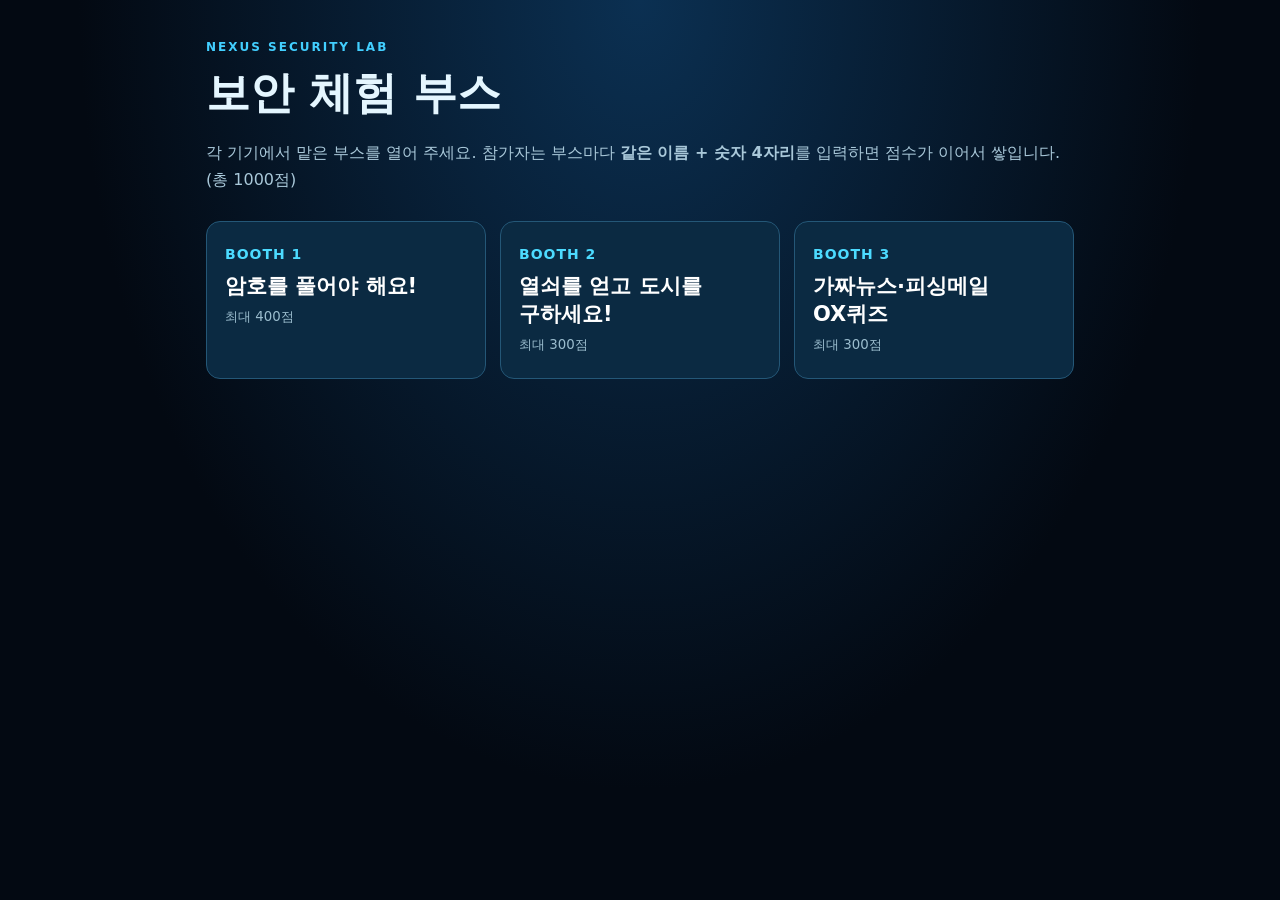
==== index.html @ 75e450d1 "Add files via upload" ====
<!doctype html><html lang="ko"><head><meta charset="utf-8"><meta name="viewport" content="width=device-width,initial-scale=1"><title>보안 체험 부스</title>
<style>
:root{color-scheme:dark}*{box-sizing:border-box}
body{margin:0;min-height:100vh;font-family:system-ui,-apple-system,'Malgun Gothic',sans-serif;color:#e4f6ff;background:radial-gradient(ellipse at 50% 0%,#0b3052 0%,#030912 62%);word-break:keep-all}
main{max-width:900px;margin:auto;padding:40px 16px}
.tag{color:#42cfff;font-size:12px;letter-spacing:2px;font-weight:800}
h1{font-size:clamp(28px,6vw,44px);margin:10px 0}
p{color:#a9c8d9;line-height:1.7}
.grid{display:grid;grid-template-columns:repeat(3,1fr);gap:14px;margin-top:28px}
a{display:block;text-decoration:none;color:#fff;background:#0b2a42;border:1px solid #245777;border-radius:14px;padding:24px 18px;transition:.2s}
a:hover,a:focus-visible{border-color:#3ce1ff;transform:translateY(-3px)}
a b{display:block;color:#4cdbff;font-size:14px;letter-spacing:1px}
a strong{display:block;font-size:21px;margin:10px 0 6px}
a small{color:#9bbdce}
@media(max-width:640px){.grid{grid-template-columns:1fr}}
</style></head><body><main>
<div class="tag">NEXUS SECURITY LAB</div>
<h1>보안 체험 부스</h1>
<p>각 기기에서 맡은 부스를 열어 주세요. 참가자는 부스마다 <b>같은 이름 + 숫자 4자리</b>를 입력하면 점수가 이어서 쌓입니다. (총 1000점)</p>
<div class="grid">
 <a href="cipher/"><b>BOOTH 1</b><strong>암호를 풀어야 해요!</strong><small>최대 400점</small></a>
 <a href="key/"><b>BOOTH 2</b><strong>열쇠를 얻고 도시를 구하세요!</strong><small>최대 300점</small></a>
 <a href="ox/"><b>BOOTH 3</b><strong>가짜뉴스·피싱메일 OX퀴즈</strong><small>최대 300점</small></a>
</div>
</main></body></html>
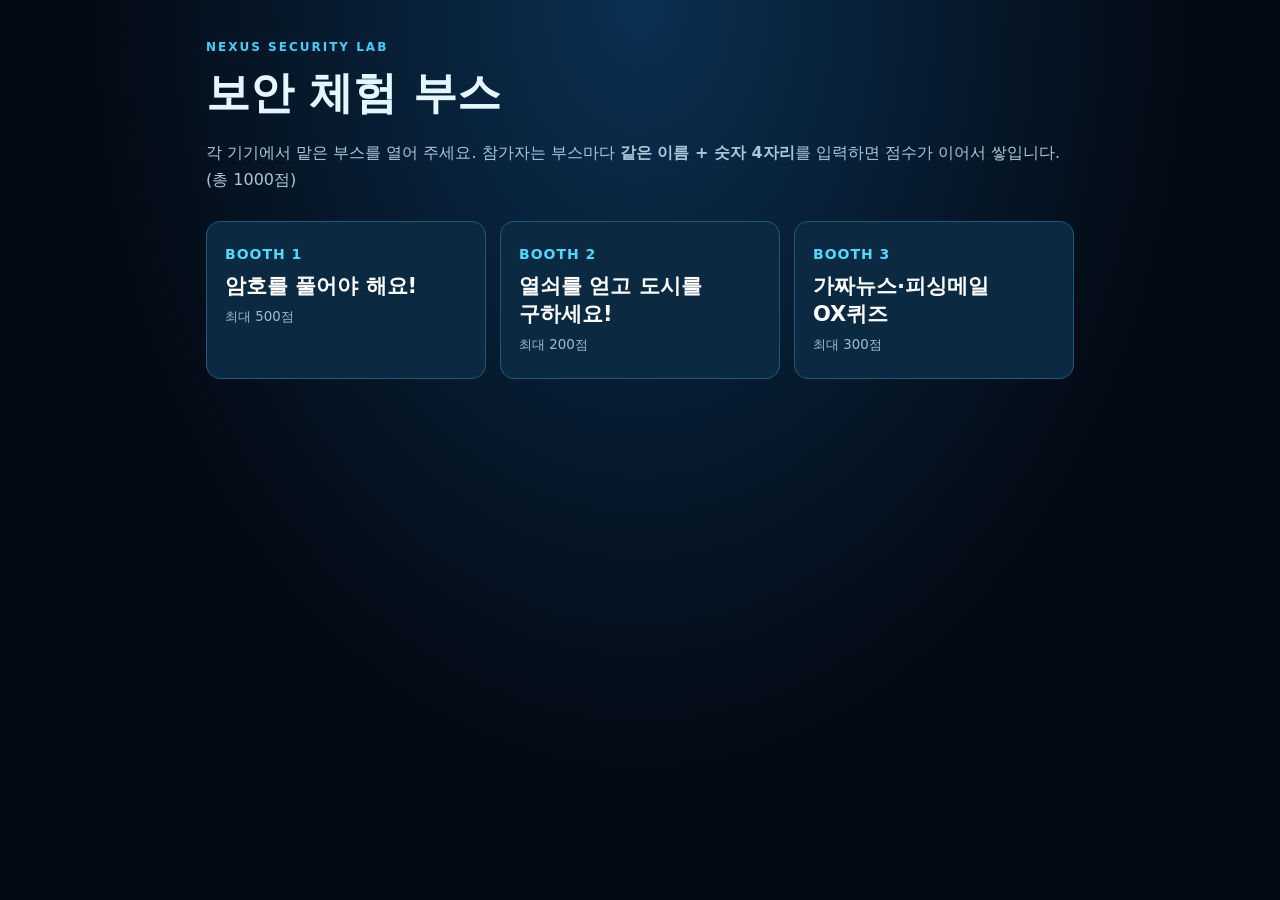
==== commit 64276ff2: "Add files via upload" ====
--- a/index.html
+++ b/index.html
@@ -18,8 +18,8 @@
 <h1>보안 체험 부스</h1>
 <p>각 기기에서 맡은 부스를 열어 주세요. 참가자는 부스마다 <b>같은 이름 + 숫자 4자리</b>를 입력하면 점수가 이어서 쌓입니다. (총 1000점)</p>
 <div class="grid">
- <a href="cipher/"><b>BOOTH 1</b><strong>암호를 풀어야 해요!</strong><small>최대 400점</small></a>
- <a href="key/"><b>BOOTH 2</b><strong>열쇠를 얻고 도시를 구하세요!</strong><small>최대 300점</small></a>
+ <a href="cipher/"><b>BOOTH 1</b><strong>암호를 풀어야 해요!</strong><small>최대 500점</small></a>
+ <a href="key/"><b>BOOTH 2</b><strong>열쇠를 얻고 도시를 구하세요!</strong><small>최대 200점</small></a>
  <a href="ox/"><b>BOOTH 3</b><strong>가짜뉴스·피싱메일 OX퀴즈</strong><small>최대 300점</small></a>
 </div>
 </main></body></html>
